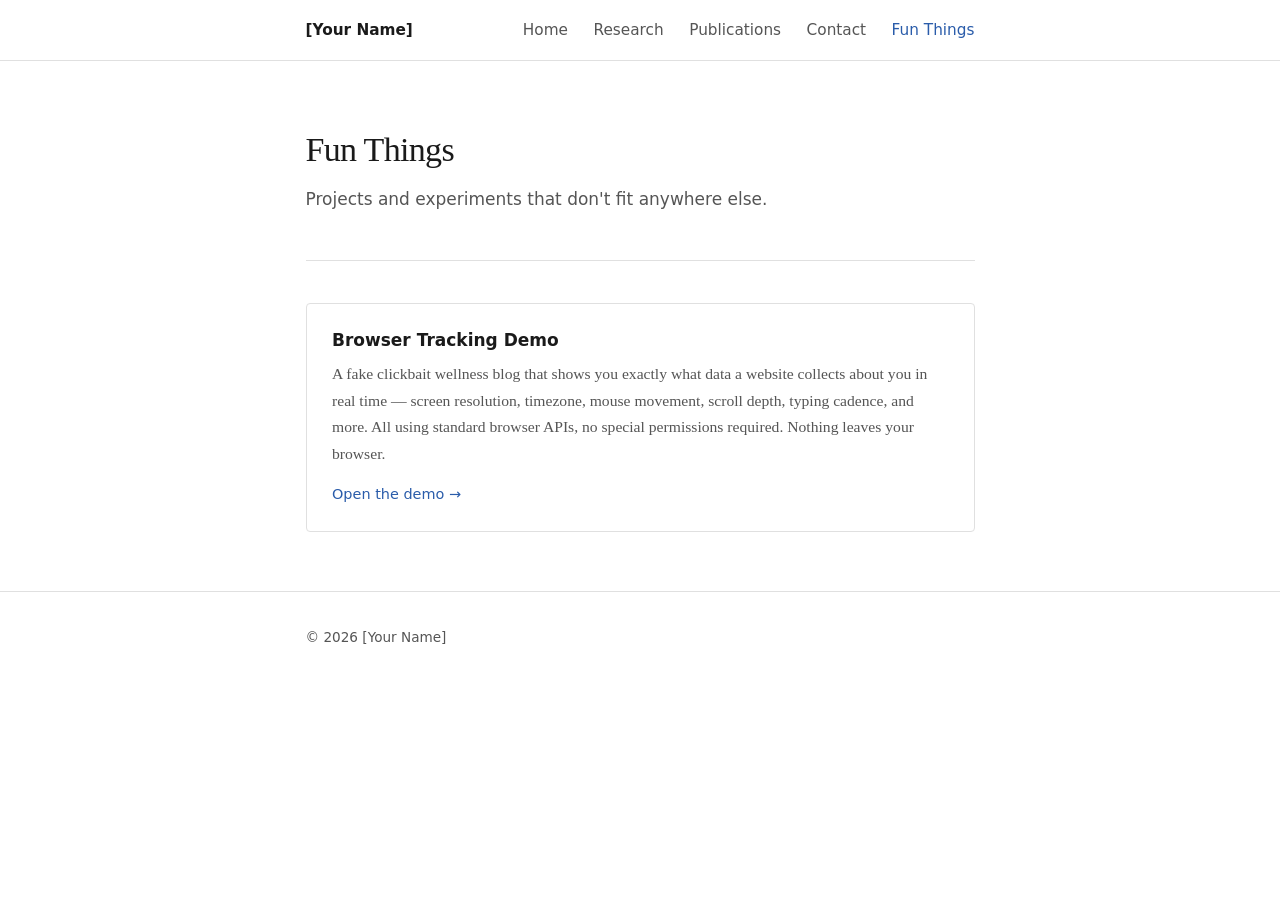
==== fun.html @ db2a3223 "Initial academic portfolio scaffold Placeholder structure for personal site: home, research, publica" ====
<!DOCTYPE html>
<html lang="en">
<head>
  <meta charset="UTF-8">
  <meta name="viewport" content="width=device-width, initial-scale=1.0">
  <title>Fun Things &mdash; [Your Name]</title>
  <link rel="stylesheet" href="style.css">
</head>
<body>

  <nav>
    <div class="site-wrap">
      <span class="nav-name">[Your Name]</span>
      <ul>
        <li><a href="index.html">Home</a></li>
        <li><a href="index.html#research">Research</a></li>
        <li><a href="index.html#publications">Publications</a></li>
        <li><a href="index.html#contact">Contact</a></li>
        <li><a href="fun.html" class="active">Fun Things</a></li>
      </ul>
    </div>
  </nav>

  <div class="site-wrap">

    <div class="hero">
      <h1>Fun Things</h1>
      <p class="title">Projects and experiments that don't fit anywhere else.</p>
    </div>

    <section>
      <div class="fun-grid">

        <div class="fun-card">
          <h3>Browser Tracking Demo</h3>
          <p>
            A fake clickbait wellness blog that shows you exactly what data a website
            collects about you in real time &mdash; screen resolution, timezone, mouse
            movement, scroll depth, typing cadence, and more. All using standard browser
            APIs, no special permissions required. Nothing leaves your browser.
          </p>
          <a href="https://cbull81.github.io/personal-info-stealer-website/" class="card-link" target="_blank" rel="noopener">Open the demo &rarr;</a>
        </div>

        <!-- Add more cards here as you build more things -->

      </div>
    </section>

  </div>

  <footer>
    <div class="site-wrap">
      &copy; 2026 [Your Name]
    </div>
  </footer>

</body>
</html>
---- style.css ----
/* ============================================================
   Academic Portfolio — Global Styles
   ============================================================ */

*, *::before, *::after {
  box-sizing: border-box;
  margin: 0;
  padding: 0;
}

:root {
  --color-bg:        #ffffff;
  --color-text:      #1a1a1a;
  --color-muted:     #555555;
  --color-accent:    #2a5caa;
  --color-border:    #e0e0e0;
  --color-section-bg:#f7f7f7;
  --font-body:       'Georgia', serif;
  --font-ui:         system-ui, -apple-system, sans-serif;
  --max-width:       720px;
}

html {
  font-size: 17px;
  scroll-behavior: smooth;
}

body {
  font-family: var(--font-body);
  color: var(--color-text);
  background: var(--color-bg);
  line-height: 1.7;
}

a {
  color: var(--color-accent);
  text-decoration: none;
}

a:hover {
  text-decoration: underline;
}

/* ---- Layout ---- */

.site-wrap {
  max-width: var(--max-width);
  margin: 0 auto;
  padding: 0 1.5rem;
}

/* ---- Nav ---- */

nav {
  border-bottom: 1px solid var(--color-border);
  padding: 1rem 0;
  font-family: var(--font-ui);
  font-size: 0.9rem;
}

nav .site-wrap {
  display: flex;
  align-items: center;
  justify-content: space-between;
  gap: 1rem;
}

nav .nav-name {
  font-weight: 600;
  color: var(--color-text);
  white-space: nowrap;
}

nav ul {
  list-style: none;
  display: flex;
  gap: 1.5rem;
  flex-wrap: wrap;
}

nav ul li a {
  color: var(--color-muted);
}

nav ul li a:hover,
nav ul li a.active {
  color: var(--color-accent);
  text-decoration: none;
}

/* ---- Hero ---- */

.hero {
  padding: 3.5rem 0 2.5rem;
  border-bottom: 1px solid var(--color-border);
}

.hero h1 {
  font-size: 2rem;
  font-weight: normal;
  letter-spacing: -0.02em;
  margin-bottom: 0.4rem;
}

.hero .title {
  font-family: var(--font-ui);
  font-size: 1rem;
  color: var(--color-muted);
  margin-bottom: 0.2rem;
}

.hero .institution {
  font-family: var(--font-ui);
  font-size: 0.9rem;
  color: var(--color-muted);
}

/* ---- Sections ---- */

section {
  padding: 2.5rem 0;
  border-bottom: 1px solid var(--color-border);
}

section:last-of-type {
  border-bottom: none;
}

section h2 {
  font-family: var(--font-ui);
  font-size: 0.75rem;
  font-weight: 600;
  letter-spacing: 0.1em;
  text-transform: uppercase;
  color: var(--color-muted);
  margin-bottom: 1.25rem;
}

section p {
  margin-bottom: 1rem;
  color: var(--color-text);
}

section p:last-child {
  margin-bottom: 0;
}

/* ---- Placeholder text ---- */

.placeholder {
  color: var(--color-muted);
  font-style: italic;
}

/* ---- Research interests ---- */

.interest-list {
  list-style: none;
  display: flex;
  flex-wrap: wrap;
  gap: 0.5rem;
  padding: 0;
}

.interest-list li {
  font-family: var(--font-ui);
  font-size: 0.85rem;
  background: var(--color-section-bg);
  border: 1px solid var(--color-border);
  border-radius: 3px;
  padding: 0.25rem 0.65rem;
  color: var(--color-text);
}

/* ---- Publications ---- */

.pub-list {
  list-style: none;
}

.pub-list li {
  padding: 0.75rem 0;
  border-bottom: 1px solid var(--color-border);
  font-size: 0.95rem;
}

.pub-list li:last-child {
  border-bottom: none;
}

.pub-list .pub-title {
  font-style: italic;
}

.pub-list .pub-meta {
  font-family: var(--font-ui);
  font-size: 0.82rem;
  color: var(--color-muted);
  margin-top: 0.2rem;
}

/* ---- Contact ---- */

.contact-list {
  list-style: none;
  font-family: var(--font-ui);
  font-size: 0.95rem;
}

.contact-list li {
  padding: 0.2rem 0;
}

.contact-list .label {
  color: var(--color-muted);
  display: inline-block;
  width: 5rem;
}

/* ---- Fun Things page ---- */

.fun-grid {
  display: grid;
  gap: 1.25rem;
}

.fun-card {
  border: 1px solid var(--color-border);
  border-radius: 4px;
  padding: 1.25rem 1.5rem;
}

.fun-card h3 {
  font-family: var(--font-ui);
  font-size: 1rem;
  margin-bottom: 0.4rem;
}

.fun-card p {
  font-size: 0.92rem;
  color: var(--color-muted);
  margin-bottom: 0.75rem;
}

.fun-card a.card-link {
  font-family: var(--font-ui);
  font-size: 0.85rem;
  font-weight: 500;
}

/* ---- Footer ---- */

footer {
  padding: 2rem 0;
  font-family: var(--font-ui);
  font-size: 0.8rem;
  color: var(--color-muted);
  border-top: 1px solid var(--color-border);
  margin-top: 1rem;
}
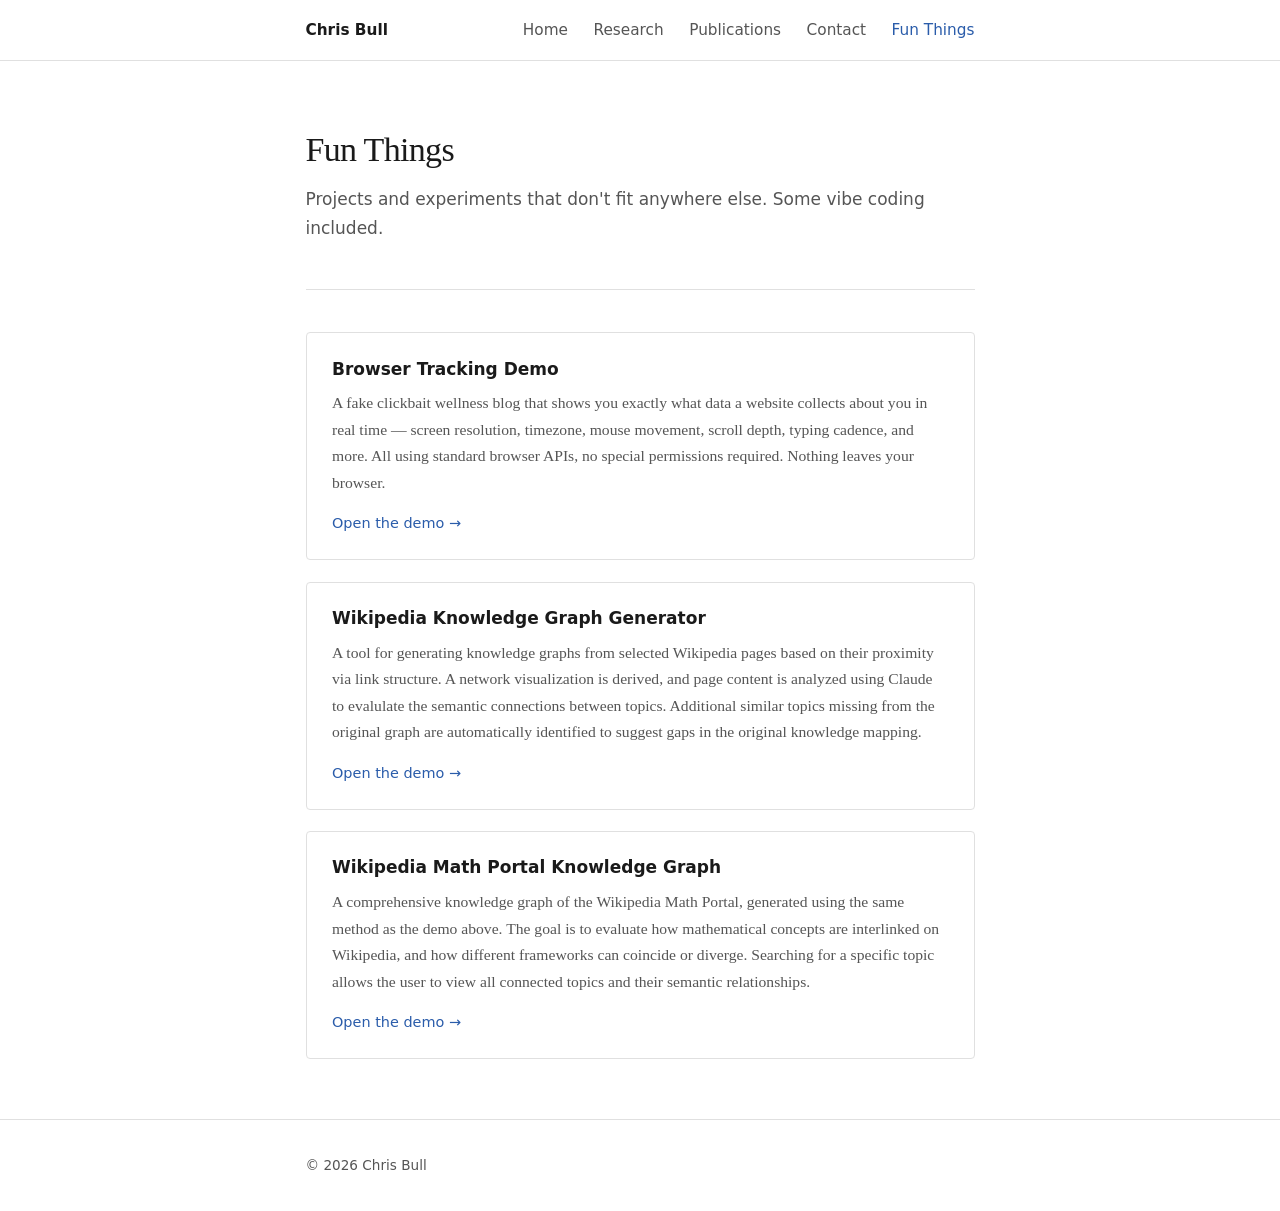
==== commit d9f409e4: "Added info" ====
--- a/fun.html
+++ b/fun.html
@@ -3,14 +3,14 @@
 <head>
   <meta charset="UTF-8">
   <meta name="viewport" content="width=device-width, initial-scale=1.0">
-  <title>Fun Things &mdash; [Your Name]</title>
+  <title>Fun Things &mdash; Chris Bull</title>
   <link rel="stylesheet" href="style.css">
 </head>
 <body>
 
   <nav>
     <div class="site-wrap">
-      <span class="nav-name">[Your Name]</span>
+      <span class="nav-name">Chris Bull</span>
       <ul>
         <li><a href="index.html">Home</a></li>
         <li><a href="index.html#research">Research</a></li>
@@ -25,7 +25,7 @@
 
     <div class="hero">
       <h1>Fun Things</h1>
-      <p class="title">Projects and experiments that don't fit anywhere else.</p>
+      <p class="title">Projects and experiments that don't fit anywhere else. Some vibe coding included.</p>
     </div>
 
     <section>
@@ -42,7 +42,26 @@
           <a href="https://cbull81.github.io/personal-info-stealer-website/" class="card-link" target="_blank" rel="noopener">Open the demo &rarr;</a>
         </div>
 
-        <!-- Add more cards here as you build more things -->
+        <div class="fun-card">
+          <h3>Wikipedia Knowledge Graph Generator</h3>
+          <p>
+            A tool for generating knowledge graphs from selected Wikipedia pages based on their proximity via link structure. 
+            A network visualization is derived, and page content is analyzed using Claude to 
+            evalulate the semantic connections between topics. Additional similar topics missing from the original graph are
+            automatically identified to suggest gaps in the original knowledge mapping.
+          </p>
+          <a href="https://cbull81.github.io/personal-info-stealer-website/" class="card-link" target="_blank" rel="noopener">Open the demo &rarr;</a>
+        </div>
+
+        <div class="fun-card">
+          <h3>Wikipedia Math Portal Knowledge Graph</h3>
+          <p>
+            A comprehensive knowledge graph of the Wikipedia Math Portal, generated using the same method as the demo above.
+            The goal is to evaluate how mathematical concepts are interlinked on Wikipedia, and how different frameworks can coincide or diverge. 
+            Searching for a specific topic allows the user to view all connected topics and their semantic relationships.
+          </p>
+          <a href="https://cbull81.github.io/personal-info-stealer-website/" class="card-link" target="_blank" rel="noopener">Open the demo &rarr;</a>
+        </div>
 
       </div>
     </section>
@@ -51,7 +70,7 @@
 
   <footer>
     <div class="site-wrap">
-      &copy; 2026 [Your Name]
+      &copy; 2026 Chris Bull
     </div>
   </footer>
 
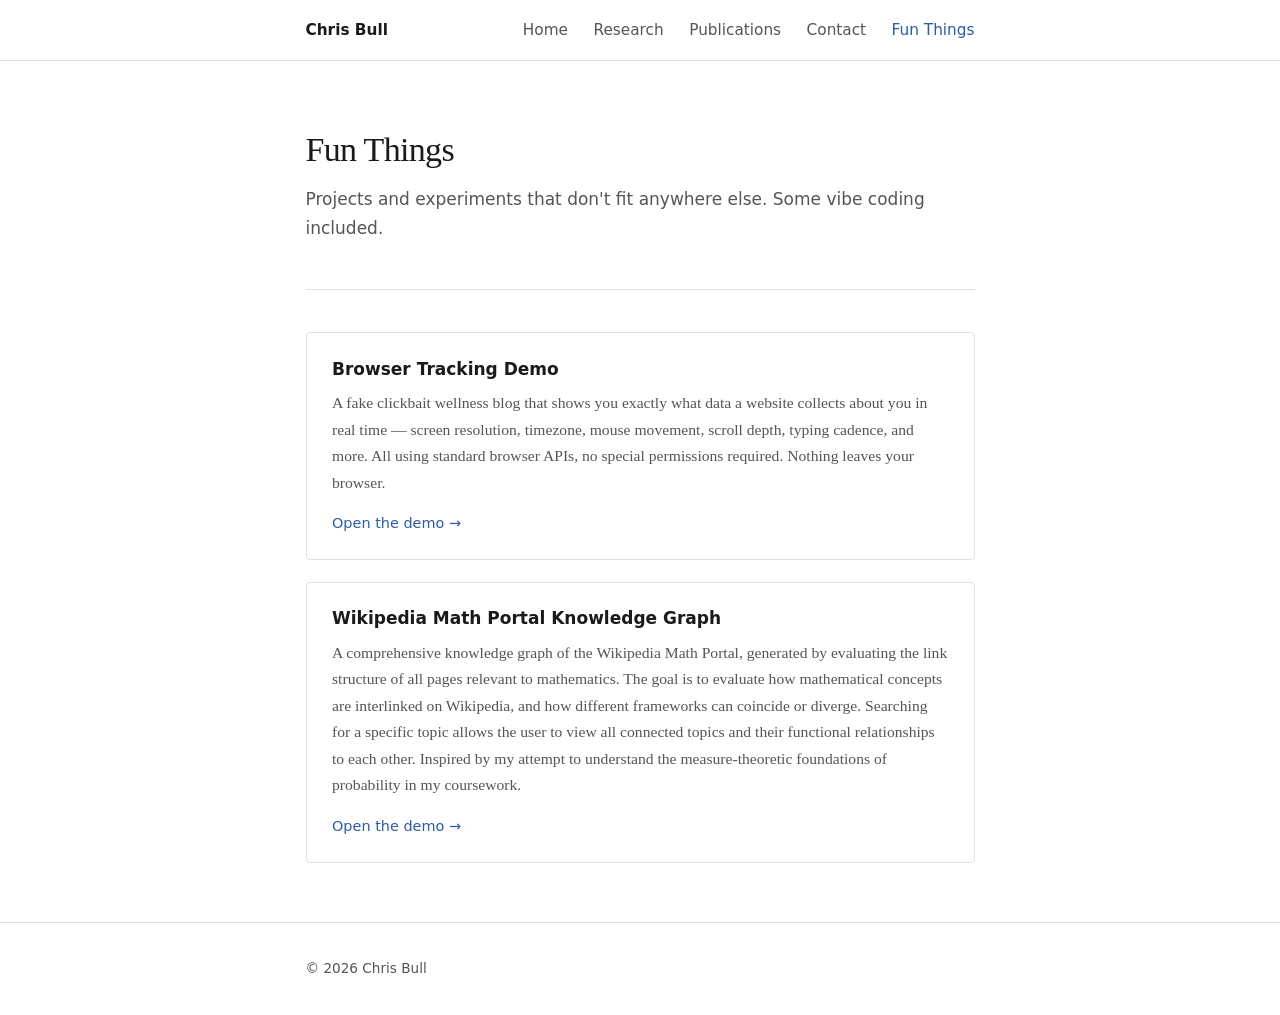
==== commit b0d422da: "changes to fun page, font changed back" ====
--- a/fun.html
+++ b/fun.html
@@ -43,24 +43,14 @@
         </div>
 
         <div class="fun-card">
-          <h3>Wikipedia Knowledge Graph Generator</h3>
-          <p>
-            A tool for generating knowledge graphs from selected Wikipedia pages based on their proximity via link structure. 
-            A network visualization is derived, and page content is analyzed using Claude to 
-            evalulate the semantic connections between topics. Additional similar topics missing from the original graph are
-            automatically identified to suggest gaps in the original knowledge mapping.
-          </p>
-          <a href="https://cbull81.github.io/personal-info-stealer-website/" class="card-link" target="_blank" rel="noopener">Open the demo &rarr;</a>
-        </div>
-
-        <div class="fun-card">
           <h3>Wikipedia Math Portal Knowledge Graph</h3>
           <p>
-            A comprehensive knowledge graph of the Wikipedia Math Portal, generated using the same method as the demo above.
+            A comprehensive knowledge graph of the Wikipedia Math Portal, generated by evaluating the link structure of all pages relevant to mathematics.
             The goal is to evaluate how mathematical concepts are interlinked on Wikipedia, and how different frameworks can coincide or diverge. 
-            Searching for a specific topic allows the user to view all connected topics and their semantic relationships.
+            Searching for a specific topic allows the user to view all connected topics and their functional relationships to each other. Inspired by my attempt
+            to understand the measure-theoretic foundations of probability in my coursework.
           </p>
-          <a href="https://cbull81.github.io/personal-info-stealer-website/" class="card-link" target="_blank" rel="noopener">Open the demo &rarr;</a>
+          <a href="https://cbull81.github.io/math-knowledge-graph/" class="card-link" target="_blank" rel="noopener">Open the demo &rarr;</a>
         </div>
 
       </div>
--- a/style.css
+++ b/style.css
@@ -15,7 +15,7 @@
   --color-accent:    #2a5caa;
   --color-border:    #e0e0e0;
   --color-section-bg:#f7f7f7;
-  --font-body:       'Georgia', serif;
+  --font-body:       'Didot', serif;
   --font-ui:         system-ui, -apple-system, sans-serif;
   --max-width:       720px;
 }
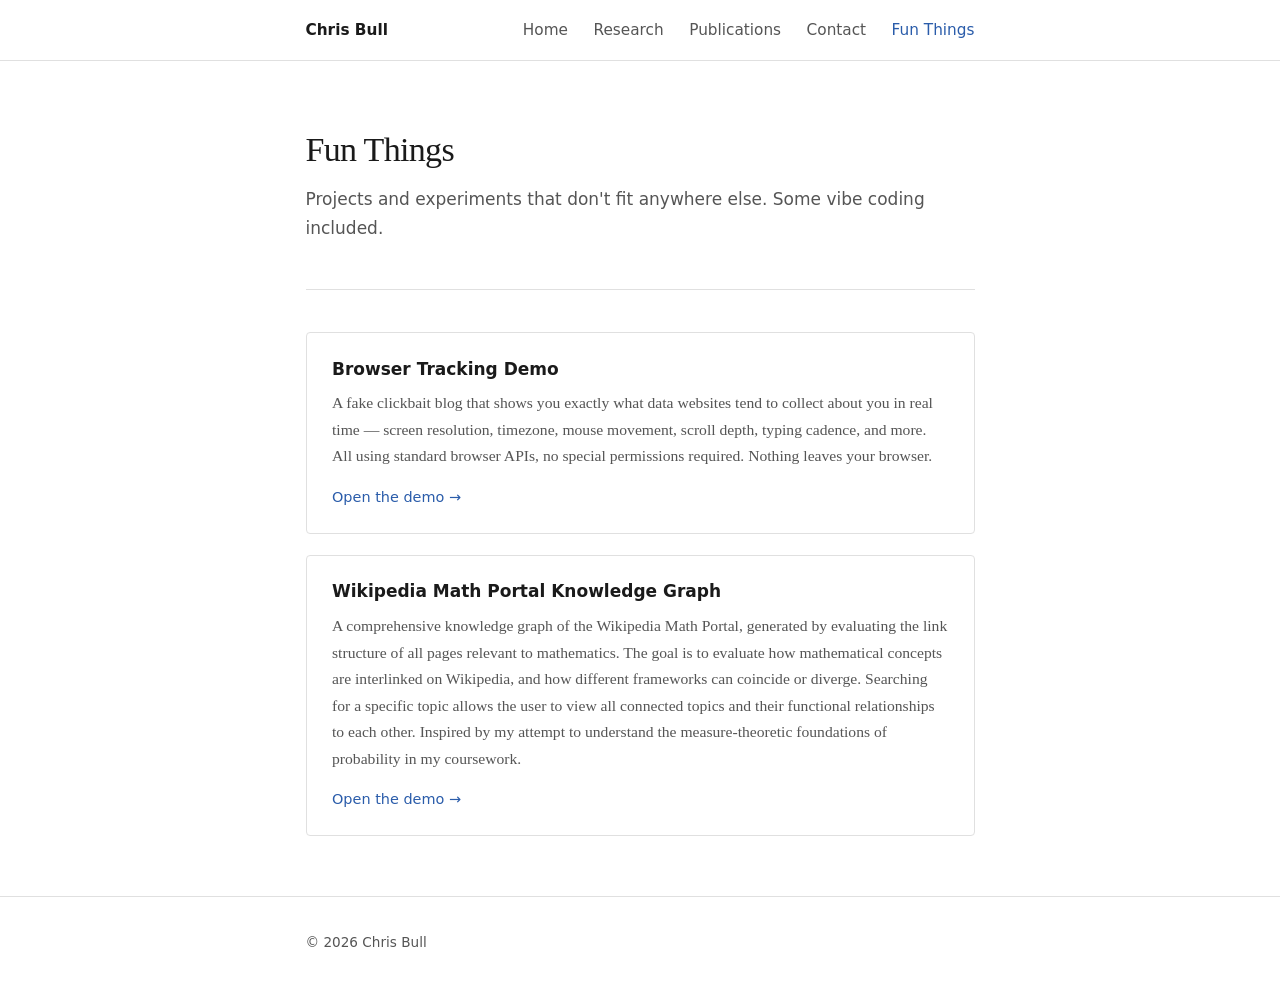
==== commit 6cb74239: "tweak desc of data collection site" ====
--- a/fun.html
+++ b/fun.html
@@ -34,8 +34,8 @@
         <div class="fun-card">
           <h3>Browser Tracking Demo</h3>
           <p>
-            A fake clickbait wellness blog that shows you exactly what data a website
-            collects about you in real time &mdash; screen resolution, timezone, mouse
+            A fake clickbait blog that shows you exactly what data websites tend to
+            collect about you in real time &mdash; screen resolution, timezone, mouse
             movement, scroll depth, typing cadence, and more. All using standard browser
             APIs, no special permissions required. Nothing leaves your browser.
           </p>
--- a/style.css
+++ b/style.css
@@ -15,7 +15,7 @@
   --color-accent:    #2a5caa;
   --color-border:    #e0e0e0;
   --color-section-bg:#f7f7f7;
-  --font-body:       'Didot', serif;
+  --font-body:       'Georgia', serif;
   --font-ui:         system-ui, -apple-system, sans-serif;
   --max-width:       720px;
 }
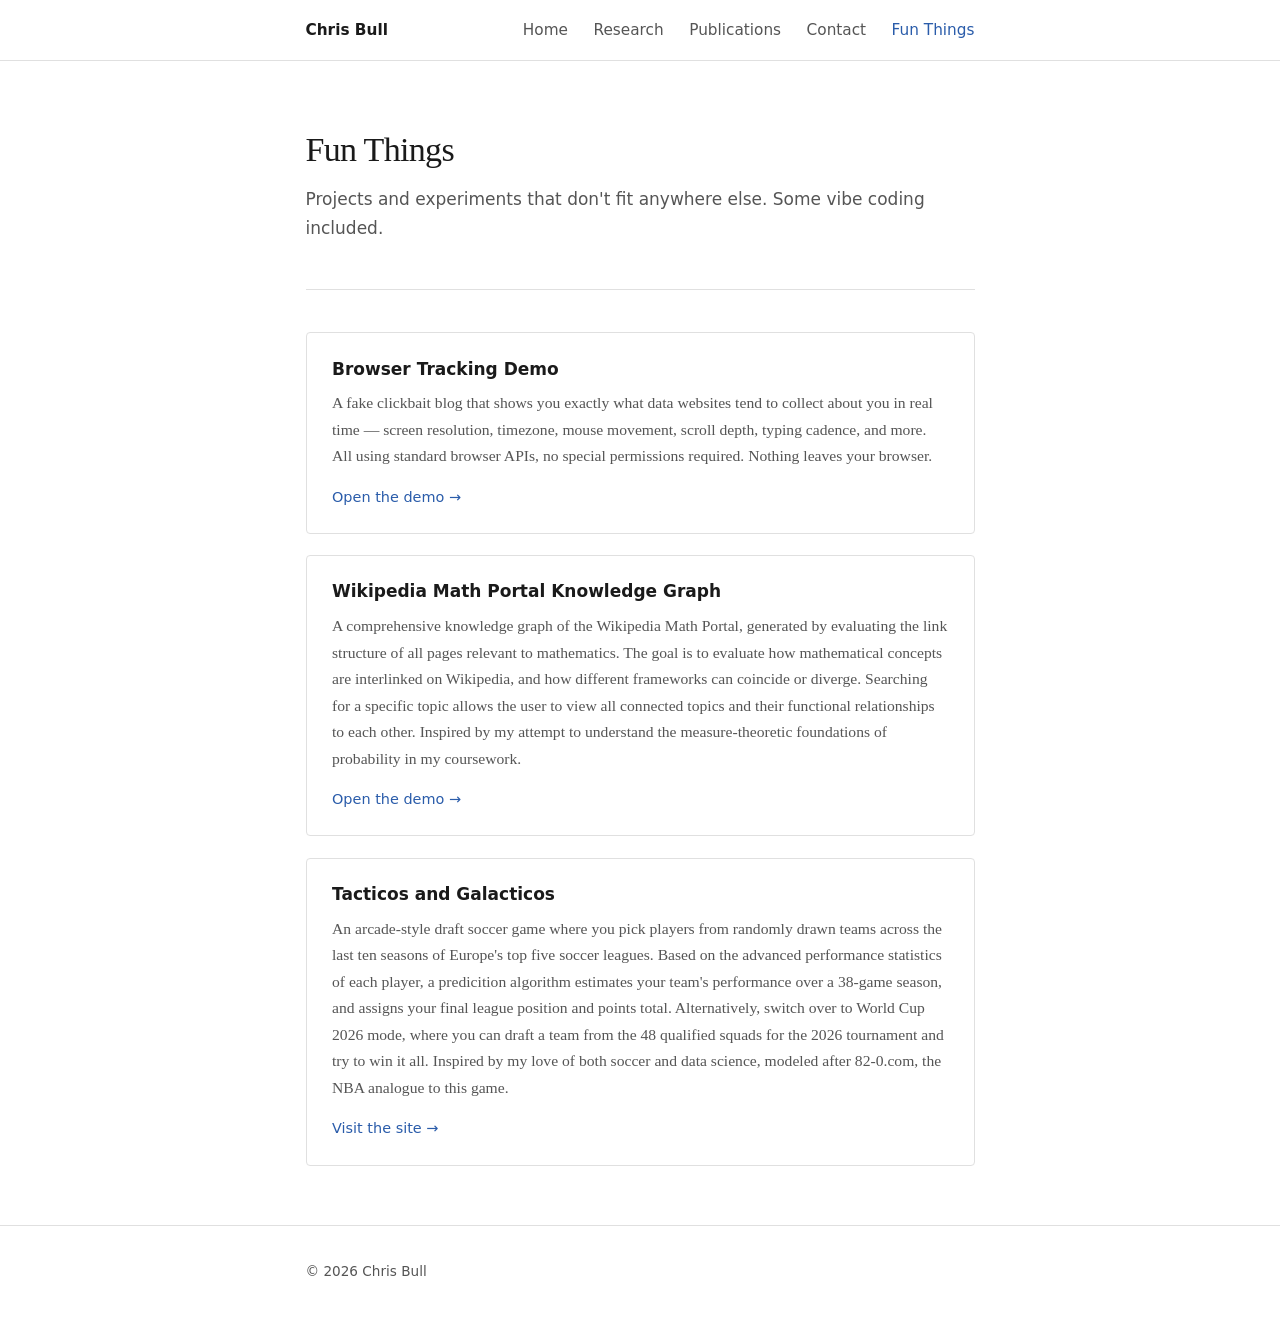
==== commit d0a2face: "Added T+G" ====
--- a/fun.html
+++ b/fun.html
@@ -53,6 +53,17 @@
           <a href="https://cbull81.github.io/math-knowledge-graph/" class="card-link" target="_blank" rel="noopener">Open the demo &rarr;</a>
         </div>
 
+        <div class="fun-card">
+          <h3>Tacticos and Galacticos</h3>
+          <p>
+            An arcade-style draft soccer game where you pick players from randomly drawn teams across the last ten seasons of Europe's top five soccer leagues.
+            Based on the advanced performance statistics of each player, a predicition algorithm estimates your team's performance over a 38-game season, and assigns
+            your final league position and points total. Alternatively, switch over to World Cup 2026 mode, where you can draft a team from the 48 qualified squads for the 2026 tournament
+            and try to win it all. Inspired by my love of both soccer and data science, modeled after 82-0.com, the NBA analogue to this game.
+          </p>
+          <a href="https://www.tacticos-and-galacticos.com" class="card-link" target="_blank" rel="noopener">Visit the site &rarr;</a>
+        </div>
+
       </div>
     </section>
 
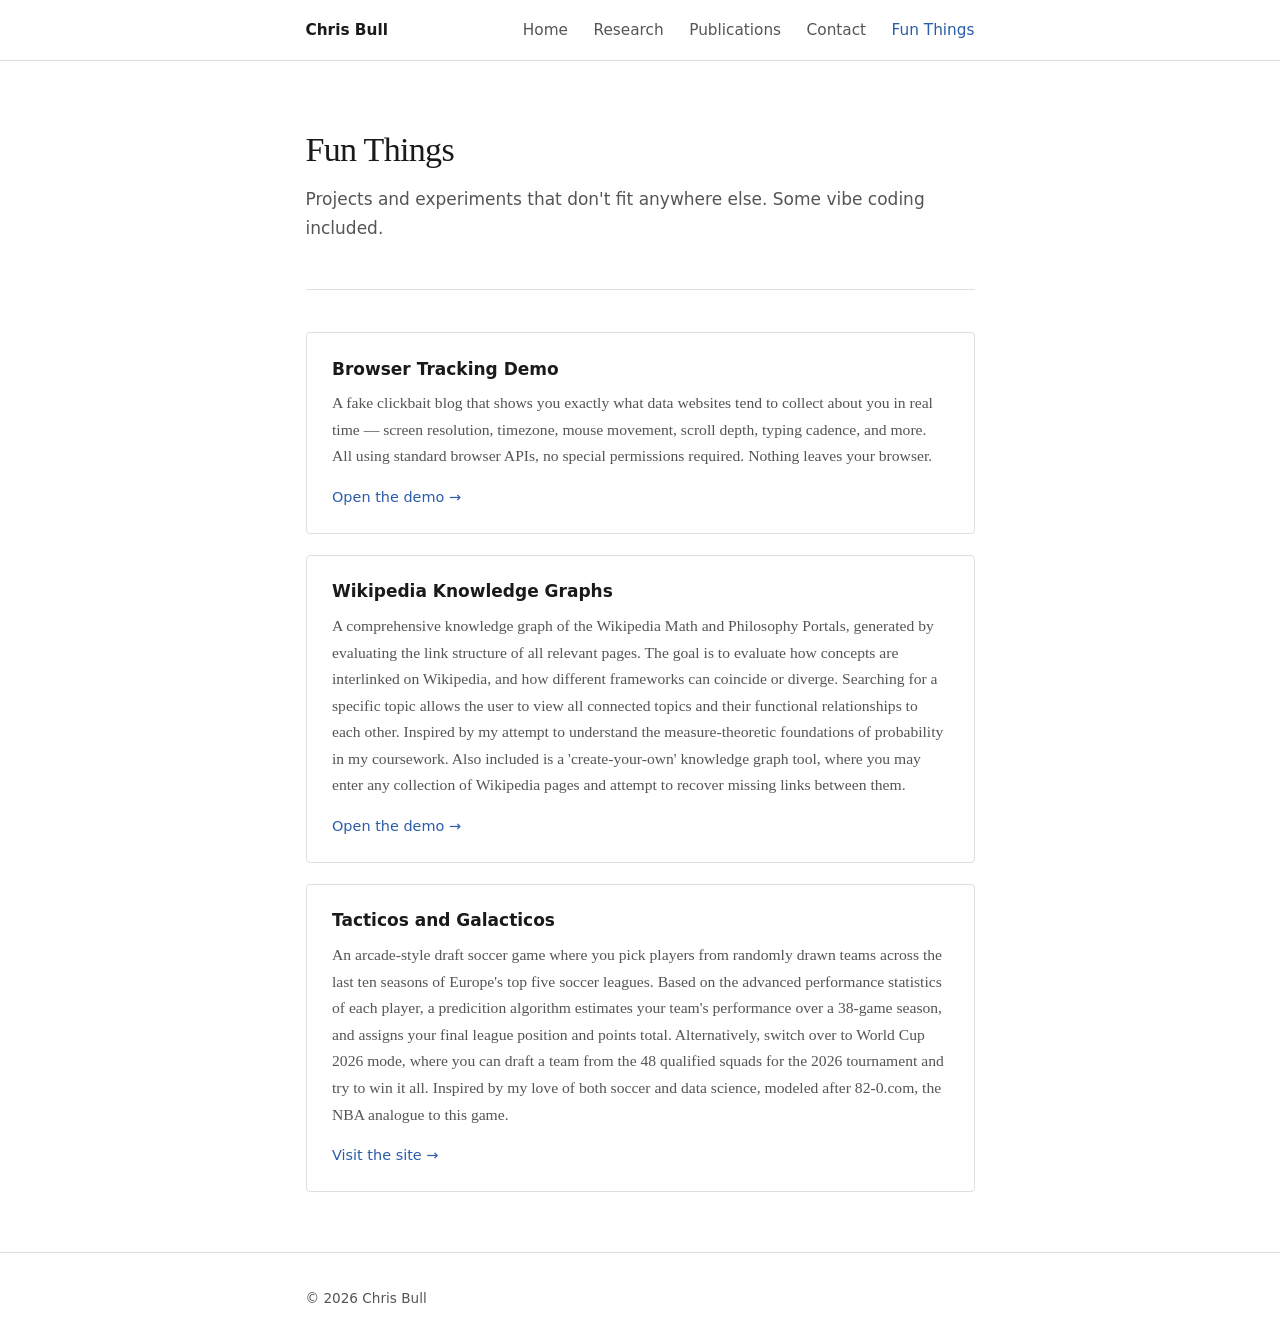
==== commit b996c8b0: "switched to knowledge graph landing page" ====
--- a/fun.html
+++ b/fun.html
@@ -43,14 +43,15 @@
         </div>
 
         <div class="fun-card">
-          <h3>Wikipedia Math Portal Knowledge Graph</h3>
+          <h3>Wikipedia Knowledge Graphs</h3>
           <p>
-            A comprehensive knowledge graph of the Wikipedia Math Portal, generated by evaluating the link structure of all pages relevant to mathematics.
-            The goal is to evaluate how mathematical concepts are interlinked on Wikipedia, and how different frameworks can coincide or diverge. 
+            A comprehensive knowledge graph of the Wikipedia Math and Philosophy Portals, generated by evaluating the link structure of all relevant pages.
+            The goal is to evaluate how concepts are interlinked on Wikipedia, and how different frameworks can coincide or diverge. 
             Searching for a specific topic allows the user to view all connected topics and their functional relationships to each other. Inspired by my attempt
-            to understand the measure-theoretic foundations of probability in my coursework.
+            to understand the measure-theoretic foundations of probability in my coursework. Also included is a 'create-your-own' knowledge graph tool, where you may
+            enter any collection of Wikipedia pages and attempt to recover missing links between them. 
           </p>
-          <a href="https://cbull81.github.io/math-knowledge-graph/" class="card-link" target="_blank" rel="noopener">Open the demo &rarr;</a>
+          <a href="https://cbull81.github.io/wikipedia-knowledge-graphs/" class="card-link" target="_blank" rel="noopener">Open the demo &rarr;</a>
         </div>
 
         <div class="fun-card">
